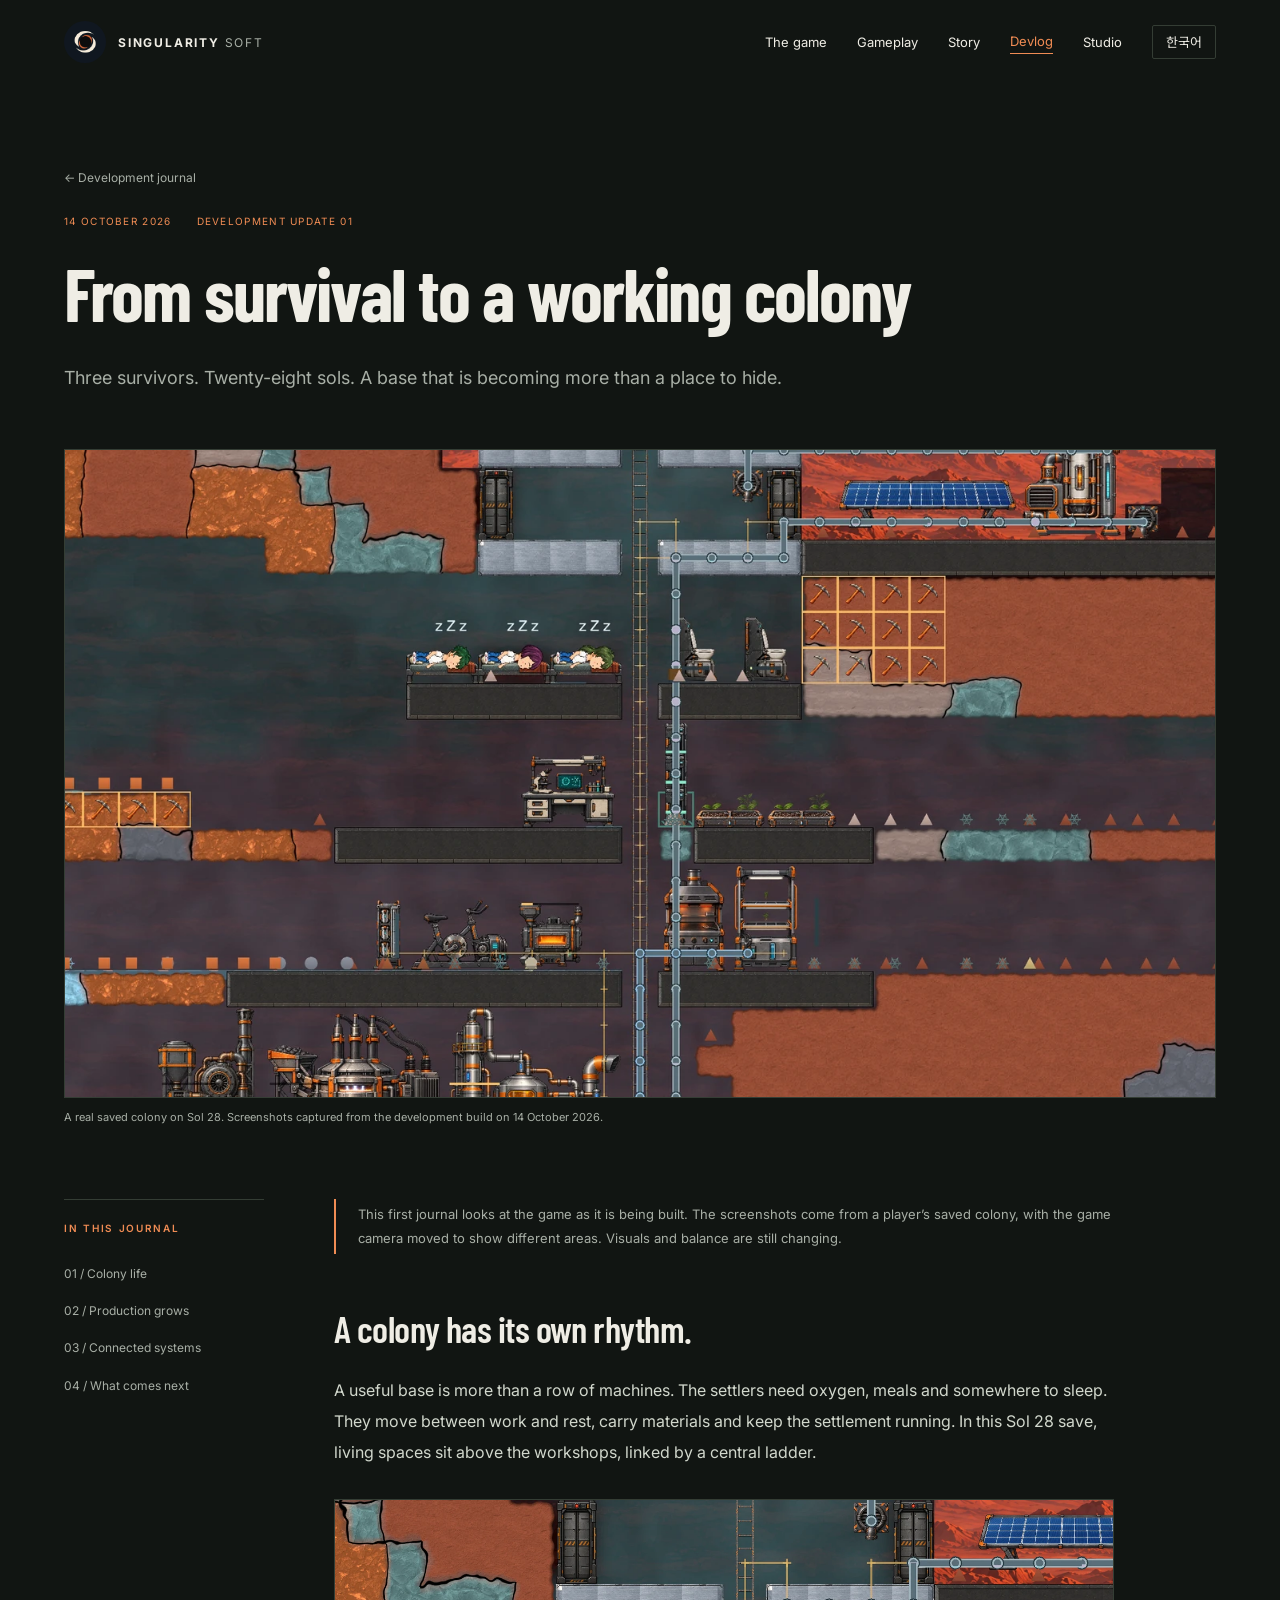
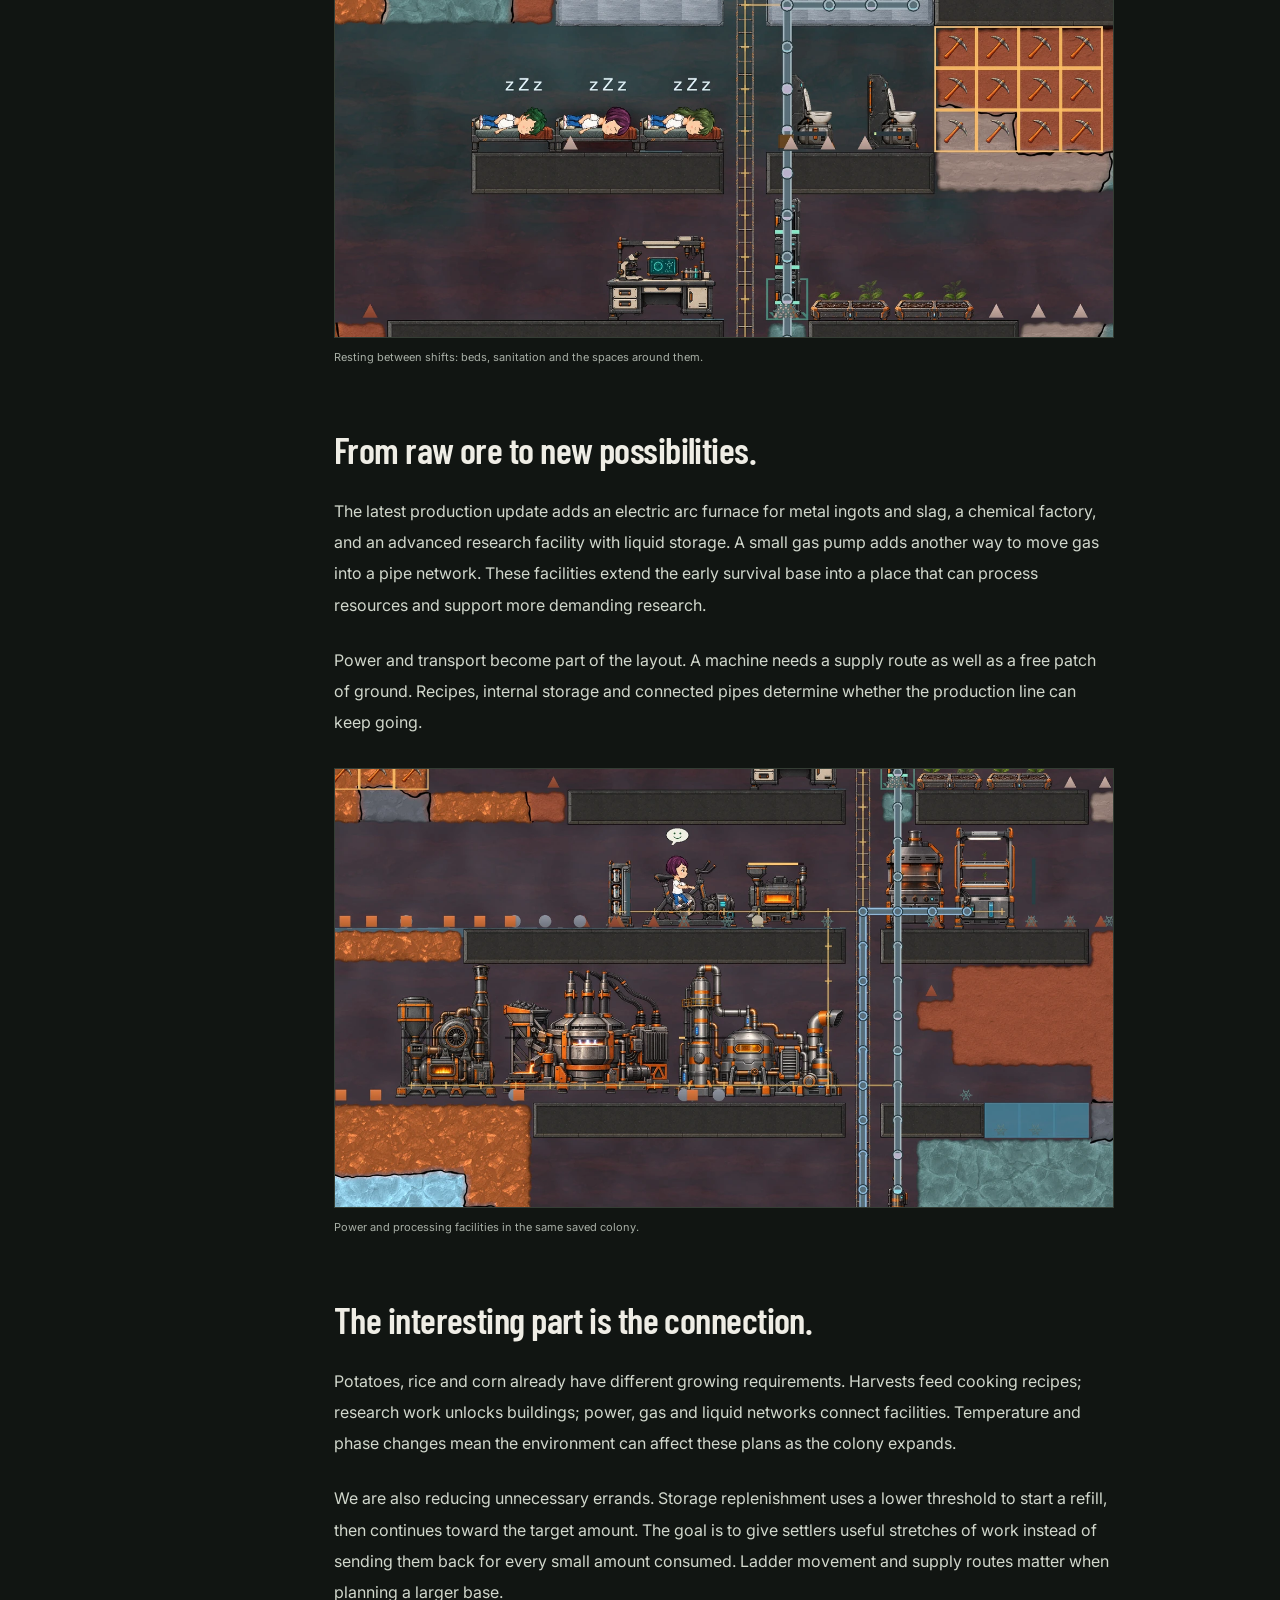
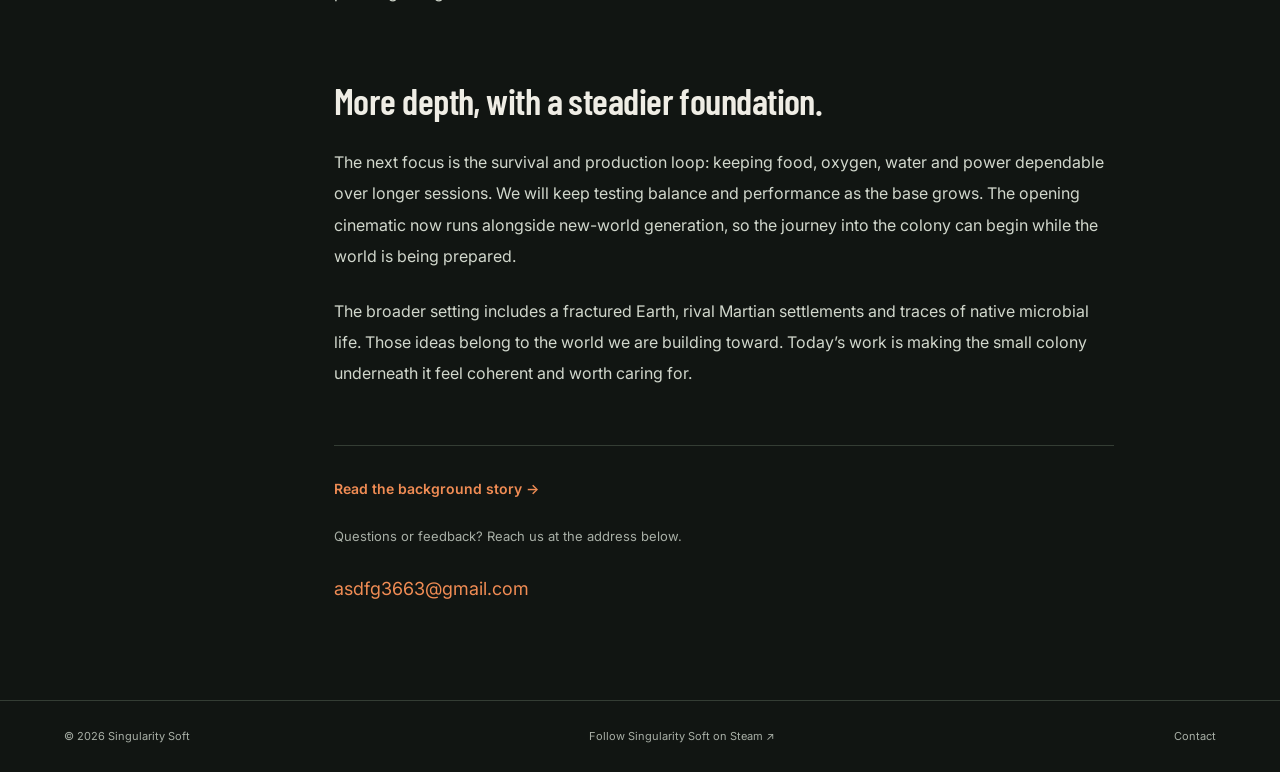
==== devlog-2026-10-14.html @ b084ea63 "Add bilingual story and development journal with player colony screenshots" ====
<!doctype html>
<html lang="en" data-title-en="From survival to a working colony — Ares Program" data-title-ko="생존에서 생산으로, 기지가 움직이기까지 — Ares Program">
<head><meta charset="utf-8"><meta name="viewport" content="width=device-width,initial-scale=1"><title>From survival to a working colony — Ares Program</title>
<meta name="description" content="Inside a real Sol 28 colony: everyday survival, new production facilities and the next steps for Ares Program."><meta name="theme-color" content="#111512">
<meta property="og:title" content="From survival to a working colony — Ares Program"><meta property="og:description" content="Inside a real Sol 28 colony: everyday survival, new production facilities and the next steps for Ares Program."><meta property="og:image" content="https://asdfg3663-alt.github.io/assets/keyart.webp"><meta property="og:type" content="article">
<link rel="canonical" href="https://asdfg3663-alt.github.io/devlog-2026-10-14.html"><link rel="icon" href="assets/favicon.png"><link rel="stylesheet" href="style.css"><link rel="stylesheet" href="journal.css"></head>
<body><a class="skip" href="#main">Skip to content</a><header><a class="brand" href="index.html"><img src="assets/studio.webp" alt="" width="42" height="42"><span>SINGULARITY <b>SOFT</b></span></a><nav aria-label="Main navigation"><a href="index.html#game"  data-en="The game" data-ko="게임 소개">The game</a><a href="index.html#footage"  data-en="Gameplay" data-ko="플레이">Gameplay</a><a href="story.html"  data-en="Story" data-ko="배경스토리">Story</a><a href="devlog.html" aria-current="page" data-en="Devlog" data-ko="개발일지">Devlog</a><a href="index.html#studio"  data-en="Studio" data-ko="개발사">Studio</a><button id="language" aria-label="Switch to Korean">한국어</button></nav></header><main id="main"><section class="section article-heading"><a href="devlog.html" class="back-link" data-en="← Development journal" data-ko="← 개발일지 목록">← Development journal</a><div class="article-meta"><time datetime="2026-10-14" data-en="14 OCTOBER 2026" data-ko="2026년 10월 14일">14 OCTOBER 2026</time><span  data-en="DEVELOPMENT UPDATE 01" data-ko="개발일지 01">DEVELOPMENT UPDATE 01</span></div><h1  data-en="From survival to a working colony" data-ko="생존에서 생산으로, 기지가 움직이기까지">From survival to a working colony</h1><p class="lead" data-en="Three survivors. Twenty-eight sols. A base that is becoming more than a place to hide." data-ko="세 명의 생존자, 28번의 Sol. 피난처를 넘어 삶의 터전이 되어 가는 기지.">Three survivors. Twenty-eight sols. A base that is becoming more than a place to hide.</p></section><div class="section article-cover"><figure class="gameplay-figure"><img src="assets/player-01-player-colony.webp" alt="A real saved colony on Sol 28. Screenshots captured from the development build on 14 October 2026." data-alt-en="A real saved colony on Sol 28. Screenshots captured from the development build on 14 October 2026." data-alt-ko="실제 저장된 Sol 28 기지. 2026년 10월 14일 개발 빌드에서 촬영했습니다." loading="lazy"><figcaption  data-en="A real saved colony on Sol 28. Screenshots captured from the development build on 14 October 2026." data-ko="실제 저장된 Sol 28 기지. 2026년 10월 14일 개발 빌드에서 촬영했습니다.">A real saved colony on Sol 28. Screenshots captured from the development build on 14 October 2026.</figcaption></figure></div><div class="reading-layout section"><aside class="contents"><p class="eyebrow" data-en="IN THIS JOURNAL" data-ko="이번 개발일지">IN THIS JOURNAL</p><a href="#colony"  data-en="01 / Colony life" data-ko="01 / 기지의 일상">01 / Colony life</a><a href="#production"  data-en="02 / Production grows" data-ko="02 / 생산의 확장">02 / Production grows</a><a href="#connections"  data-en="03 / Connected systems" data-ko="03 / 연결되는 시스템">03 / Connected systems</a><a href="#next"  data-en="04 / What comes next" data-ko="04 / 다음 작업">04 / What comes next</a></aside><article class="prose"><p class="editorial-note" data-en="This first journal looks at the game as it is being built. The screenshots come from a player’s saved colony, with the game camera moved to show different areas. Visuals and balance are still changing." data-ko="첫 개발일지에서는 현재 개발 중인 게임의 모습을 소개합니다. 이번 사진은 실제 플레이로 만든 저장 기지를 불러와 여러 구역을 촬영한 화면입니다. 그래픽과 밸런스는 계속 다듬고 있습니다.">This first journal looks at the game as it is being built. The screenshots come from a player’s saved colony, with the game camera moved to show different areas. Visuals and balance are still changing.</p><section id="colony"><h2  data-en="A colony has its own rhythm." data-ko="기지에는 저마다의 하루가 있습니다.">A colony has its own rhythm.</h2><p  data-en="A useful base is more than a row of machines. The settlers need oxygen, meals and somewhere to sleep. They move between work and rest, carry materials and keep the settlement running. In this Sol 28 save, living spaces sit above the workshops, linked by a central ladder." data-ko="쓸 만한 기지는 기계를 늘어놓는 것만으로 완성되지 않습니다. 정착민에게는 산소와 식사, 잠잘 곳이 필요합니다. 이들은 일과 휴식을 오가고 자원을 나르며 기지를 유지합니다. Sol 28의 이 기지는 중앙 사다리를 중심으로 위쪽 생활 공간과 아래쪽 작업 공간이 연결되어 있습니다.">A useful base is more than a row of machines. The settlers need oxygen, meals and somewhere to sleep. They move between work and rest, carry materials and keep the settlement running. In this Sol 28 save, living spaces sit above the workshops, linked by a central ladder.</p><figure class="gameplay-figure"><img src="assets/player-02-colony-night.webp" alt="Resting between shifts: beds, sanitation and the spaces around them." data-alt-en="Resting between shifts: beds, sanitation and the spaces around them." data-alt-ko="일과 사이의 휴식. 침대와 위생시설, 정착민이 생활하는 공간입니다." loading="lazy"><figcaption  data-en="Resting between shifts: beds, sanitation and the spaces around them." data-ko="일과 사이의 휴식. 침대와 위생시설, 정착민이 생활하는 공간입니다.">Resting between shifts: beds, sanitation and the spaces around them.</figcaption></figure></section><section id="production"><h2  data-en="From raw ore to new possibilities." data-ko="광석에서 시작되는 다음 단계.">From raw ore to new possibilities.</h2><p  data-en="The latest production update adds an electric arc furnace for metal ingots and slag, a chemical factory, and an advanced research facility with liquid storage. A small gas pump adds another way to move gas into a pipe network. These facilities extend the early survival base into a place that can process resources and support more demanding research." data-ko="최근 생산 업데이트에서는 금속주괴와 슬래그를 만드는 전기 아크로, 화학 공장, 액체 저장고를 갖춘 고급 연구시설을 추가했습니다. 소형 기체 펌프로 주변 기체를 배관에 보내는 방법도 마련했습니다. 초반 생존 기지가 자원을 가공하고 더 복잡한 연구를 지원하는 공간으로 확장되고 있습니다.">The latest production update adds an electric arc furnace for metal ingots and slag, a chemical factory, and an advanced research facility with liquid storage. A small gas pump adds another way to move gas into a pipe network. These facilities extend the early survival base into a place that can process resources and support more demanding research.</p><p  data-en="Power and transport become part of the layout. A machine needs a supply route as well as a free patch of ground. Recipes, internal storage and connected pipes determine whether the production line can keep going." data-ko="전력과 운반 동선도 기지 설계의 일부가 됩니다. 기계를 놓을 빈자리뿐 아니라 재료를 공급할 길도 필요합니다. 레시피와 내부 저장량, 연결된 배관이 생산을 계속 이어 갈 수 있는지를 결정합니다.">Power and transport become part of the layout. A machine needs a supply route as well as a free patch of ground. Recipes, internal storage and connected pipes determine whether the production line can keep going.</p><figure class="gameplay-figure"><img src="assets/player-03-production.webp" alt="Power and processing facilities in the same saved colony." data-alt-en="Power and processing facilities in the same saved colony." data-alt-ko="같은 저장 기지의 발전·가공 구역입니다." loading="lazy"><figcaption  data-en="Power and processing facilities in the same saved colony." data-ko="같은 저장 기지의 발전·가공 구역입니다.">Power and processing facilities in the same saved colony.</figcaption></figure></section><section id="connections"><h2  data-en="The interesting part is the connection." data-ko="재미는 시스템이 만나는 곳에서 생깁니다.">The interesting part is the connection.</h2><p  data-en="Potatoes, rice and corn already have different growing requirements. Harvests feed cooking recipes; research work unlocks buildings; power, gas and liquid networks connect facilities. Temperature and phase changes mean the environment can affect these plans as the colony expands." data-ko="감자·벼·옥수수는 서로 다른 재배 조건을 갖고 있습니다. 수확물은 조리 레시피로 이어지고, 연구 작업은 새로운 건물을 해금합니다. 전력망과 기체·액체 배관은 시설들을 연결합니다. 온도와 상변이도 기지가 커지는 동안 이 계획에 영향을 줍니다.">Potatoes, rice and corn already have different growing requirements. Harvests feed cooking recipes; research work unlocks buildings; power, gas and liquid networks connect facilities. Temperature and phase changes mean the environment can affect these plans as the colony expands.</p><p  data-en="We are also reducing unnecessary errands. Storage replenishment uses a lower threshold to start a refill, then continues toward the target amount. The goal is to give settlers useful stretches of work instead of sending them back for every small amount consumed. Ladder movement and supply routes matter when planning a larger base." data-ko="불필요하게 반복되는 운반도 줄이고 있습니다. 저장량이 일정 수준 아래로 내려가면 보충을 시작하고 목표량까지 채우는 방식입니다. 조금 소비할 때마다 되돌아가는 대신, 정착민이 한 작업에 집중할 시간을 확보하려는 조정입니다. 기지가 커질수록 사다리 이동과 보급 동선도 중요해집니다.">We are also reducing unnecessary errands. Storage replenishment uses a lower threshold to start a refill, then continues toward the target amount. The goal is to give settlers useful stretches of work instead of sending them back for every small amount consumed. Ladder movement and supply routes matter when planning a larger base.</p></section><section id="next"><h2  data-en="More depth, with a steadier foundation." data-ko="더 깊어질 게임을 위한 다음 작업.">More depth, with a steadier foundation.</h2><p  data-en="The next focus is the survival and production loop: keeping food, oxygen, water and power dependable over longer sessions. We will keep testing balance and performance as the base grows. The opening cinematic now runs alongside new-world generation, so the journey into the colony can begin while the world is being prepared." data-ko="다음에는 식량·산소·물·전력을 장시간 안정적으로 유지할 수 있도록 생존과 생산의 흐름을 다듬습니다. 기지 규모가 커질 때의 밸런스와 성능도 계속 확인할 예정입니다. 새 게임에서는 오프닝 시네마틱 재생과 월드 생성을 함께 진행해, 세계가 준비되는 동안 이야기 속으로 들어갈 수 있게 했습니다.">The next focus is the survival and production loop: keeping food, oxygen, water and power dependable over longer sessions. We will keep testing balance and performance as the base grows. The opening cinematic now runs alongside new-world generation, so the journey into the colony can begin while the world is being prepared.</p><p  data-en="The broader setting includes a fractured Earth, rival Martian settlements and traces of native microbial life. Those ideas belong to the world we are building toward. Today’s work is making the small colony underneath it feel coherent and worth caring for." data-ko="더 큰 세계관에는 무너진 지구, 서로 다른 화성 정착 세력, 토착 미생물의 흔적이 있습니다. 앞으로 확장해 갈 이야기입니다. 지금은 그 아래 작은 기지의 생활과 운영을 설득력 있게 연결하는 데 집중하고 있습니다.">The broader setting includes a fractured Earth, rival Martian settlements and traces of native microbial life. Those ideas belong to the world we are building toward. Today’s work is making the small colony underneath it feel coherent and worth caring for.</p></section><div class="article-end"><a href="story.html" class="text-link" data-en="Read the background story →" data-ko="배경스토리 읽기 →">Read the background story →</a><p  data-en="Questions or feedback? Reach us at the address below." data-ko="의견이나 궁금한 점은 아래 이메일로 보내주세요.">Questions or feedback? Reach us at the address below.</p><a class="contact" href="mailto:asdfg3663@gmail.com">asdfg3663@gmail.com</a></div></article></div></main><footer><span>© 2026 Singularity Soft</span><a href="https://store.steampowered.com/dev/SingularitySoft"  data-en="Follow Singularity Soft on Steam ↗" data-ko="Steam에서 Singularity Soft 팔로우 ↗">Follow Singularity Soft on Steam ↗</a><a href="mailto:asdfg3663@gmail.com"  data-en="Contact" data-ko="문의">Contact</a></footer><script src="script.js"></script></body></html>
---- style.css ----
@import url('https://fonts.googleapis.com/css2?family=Barlow+Condensed:wght@500;600;700&family=Inter:wght@400;500;600;700&family=Noto+Sans+KR:wght@400;500;700&display=swap');
:root{color-scheme:dark;--bg:#111512;--panel:#1b211d;--text:#efede5;--muted:#a8afa6;--accent:#f08c54;--line:#343d34}*{box-sizing:border-box}html{scroll-behavior:smooth;scroll-padding-top:80px}body{margin:0;background:var(--bg);color:var(--text);font:15px/1.75 Inter,'Noto Sans KR',sans-serif}a{color:inherit;text-decoration:none}button{font:inherit;cursor:pointer;color:inherit}a:focus-visible,button:focus-visible{outline:3px solid var(--accent);outline-offset:5px}header{height:84px;max-width:1440px;margin:auto;display:flex;align-items:center;justify-content:space-between;padding:0 5vw}.brand{display:flex;align-items:center;gap:12px;letter-spacing:.15em;font-size:12px;font-weight:700}.brand img{border-radius:50%}.brand b{font-weight:400;color:var(--muted)}nav{display:flex;gap:30px;align-items:center;font-size:13px}nav a:hover{color:var(--accent)}#language{background:transparent;border:1px solid var(--line);border-radius:2px;padding:5px 13px}.skip{position:absolute;left:10px;top:-100px;z-index:10;background:#111;padding:10px}.skip:focus{top:10px}.hero{position:relative;min-height:760px;display:flex;align-items:center;background:url('assets/hero.webp') center center/cover no-repeat;border-bottom:1px solid var(--line);isolation:isolate}.hero-shade{position:absolute;inset:0;background:linear-gradient(90deg,rgba(8,15,13,.9),rgba(8,15,13,.48) 46%,rgba(8,15,13,.06)),linear-gradient(0deg,#111512,transparent 28%);z-index:-1}.hero-content{width:1280px;margin:0 auto;padding:75px 5vw 110px}.eyebrow{font-size:11px;letter-spacing:.17em;font-weight:600;color:var(--accent);margin:0 0 22px}h1{margin:0 0 8px;width:470px;max-width:80vw;line-height:1}h1 img{display:block;width:100%;height:auto}.hero-line{font-size:26px;line-height:1.35;max-width:470px;margin:26px 0 14px;font-weight:500}.hero-copy{font-size:16px;color:#d7d9d1}.actions{display:flex;gap:12px;flex-wrap:wrap;margin:30px 0 16px}.button{display:inline-flex;justify-content:center;align-items:center;min-height:48px;padding:10px 22px;font-size:13px;font-weight:600;border:1px solid #737b6f;transition:background .2s}.button:hover{background:#ffffff12}.primary{background:var(--accent);border-color:var(--accent);color:#1d211b}.primary:hover{background:#ffa671}.release{font-size:12px;color:#c8c9bf}.hero-footer{position:absolute;bottom:25px;left:5vw;right:5vw;display:flex;justify-content:space-between;letter-spacing:.14em;font-size:10px;color:#b9bcb1}.section{max-width:1280px;padding:95px 5vw;margin:0 auto}h2{font-family:'Barlow Condensed','Noto Sans KR',sans-serif;font-size:clamp(34px,4vw,52px);font-weight:600;line-height:1.12;letter-spacing:-.015em;margin:0 0 24px}h3{font-size:20px;line-height:1.35;font-weight:600;margin:18px 0}.intro{display:grid;grid-template-columns:1fr 1.15fr;gap:9%;padding-bottom:50px}.intro h2{max-width:370px}.lead{margin-top:0;font-size:18px;line-height:1.8}.muted{color:var(--muted);font-size:13px}.features{display:grid;grid-template-columns:repeat(3,1fr);gap:40px;padding-top:35px;padding-bottom:100px}.features article{border-top:1px solid var(--line);padding-top:22px}.features p{color:var(--muted);font-size:14px;margin-bottom:0}.number{font-family:'Barlow Condensed',sans-serif;color:var(--accent);font-size:28px}.footage{max-width:none;background:#171d18;padding-left:max(5vw,calc((100vw - 1152px)/2));padding-right:max(5vw,calc((100vw - 1152px)/2))}.section-heading{display:flex;justify-content:space-between;gap:25px;align-items:flex-end;margin-bottom:28px}.section-heading h2{margin-bottom:0}.pill{font-size:11px;color:var(--muted);border:1px solid var(--line);padding:5px 12px;white-space:nowrap}video{width:100%;aspect-ratio:16/9;display:block;background:#080c09;border:1px solid var(--line)}.gallery{margin-top:22px;display:grid;grid-template-columns:repeat(3,1fr);gap:22px}.gallery button{background:transparent;text-align:left;border:0;padding:0}.gallery img{width:100%;aspect-ratio:16/9;object-fit:cover;display:block;transition:filter .2s}.gallery button:hover img{filter:brightness(1.16)}.gallery span{display:block;padding-top:7px;font-size:12px;color:#d0d4c9}.studio{display:grid;grid-template-columns:1.1fr 1fr;gap:12%;padding-top:110px;padding-bottom:110px}.studio p{color:var(--muted)}.studio aside{border-left:1px solid var(--line);padding-left:40px}.studio aside h3{margin-top:0}.contact{font-size:18px;color:var(--accent);display:block;overflow-wrap:anywhere}.press{margin-top:25px}.small{font-size:11px}footer{display:flex;justify-content:space-between;padding:26px 5vw;border-top:1px solid var(--line);color:var(--muted);font-size:11px}dialog{border:1px solid var(--line);padding:40px 14px 10px;background:#0c100d;max-width:94vw;max-height:94vh}dialog::backdrop{background:#000d}dialog img{display:block;max-width:89vw;max-height:77vh;object-fit:contain}dialog p{margin:10px 0 0;color:var(--muted);font-size:12px}.close{position:absolute;right:8px;top:0;border:0;background:transparent;font-size:27px}html[lang=ko] h2{font-size:clamp(30px,3.2vw,42px);line-height:1.35}html[lang=ko] .hero-line{font-size:25px}
@media(max-width:760px){header{height:70px}.brand{font-size:10px;gap:7px;letter-spacing:.06em}.brand img{width:32px;height:32px}nav{gap:12px;font-size:11px}.hero{min-height:670px;background-position:58% center}.hero-shade{background:linear-gradient(90deg,#08100ded,#08100d70),linear-gradient(0deg,#111512,transparent 45%)}.hero-content{padding:65px 6vw 100px}h1{max-width:80vw;width:390px}.hero-line{font-size:24px;max-width:360px}.section{padding:60px 6vw}.intro,.studio{grid-template-columns:1fr;gap:25px}.intro h2{max-width:100%}.features{grid-template-columns:1fr;gap:28px;padding-top:0}.features h3{margin:8px 0}.features p{margin-top:0}.section-heading{display:block}.pill{display:inline-block;margin-top:16px}.gallery{grid-template-columns:repeat(2,1fr);gap:16px}.studio aside{border-left:0;border-top:1px solid var(--line);padding:25px 0 0}.lead{font-size:16px}footer{gap:15px;flex-wrap:wrap}.hero-footer{font-size:8px}.hero-copy{font-size:14px}}
@media(prefers-reduced-motion:reduce){html{scroll-behavior:auto}*{transition:none!important}}
---- journal.css ----
/* Shared editorial layout for the story and development journal. */
nav a[aria-current="page"]{color:var(--accent);border-bottom:1px solid var(--accent)}
.story-banner{background:linear-gradient(90deg,#08100ef2,#08100e88),url('assets/hero.webp') center 45%/cover;border-bottom:1px solid var(--line)}
.story-banner .section{padding-top:110px;padding-bottom:105px}
.story-banner h1,.journal-heading h1,.article-heading h1{width:auto;max-width:920px;font-family:'Barlow Condensed','Noto Sans KR',sans-serif;font-size:clamp(42px,5.8vw,78px);line-height:1.12;letter-spacing:-.025em;margin:0 0 28px;white-space:pre-line;word-break:keep-all;overflow-wrap:anywhere}
.story-banner .lead{max-width:620px;color:#d9ded6;margin-bottom:30px}
.reading-layout{display:grid;grid-template-columns:200px minmax(0,1fr);gap:70px;padding-top:72px;align-items:start}
.contents{position:sticky;top:30px;border-top:1px solid var(--line);padding-top:20px}
.contents .eyebrow{font-size:10px;margin-bottom:18px}
.contents a{display:block;color:var(--muted);font-size:12px;padding:9px 0;line-height:1.6}
.contents a:hover,.text-link:hover,.back-link:hover{color:var(--accent)}
.prose{max-width:780px;min-width:0}
.prose p{font-size:16px;line-height:1.95;color:#d1d7cc;margin:0 0 24px;word-break:keep-all;overflow-wrap:anywhere}
.prose section{padding-top:44px;margin-bottom:8px;scroll-margin-top:30px}
.prose h2,html[lang=ko] .prose h2{font-size:clamp(27px,3vw,37px);line-height:1.3;margin-bottom:23px}
.prose .editorial-note{border-left:2px solid var(--accent);padding:3px 0 3px 22px;color:var(--muted);font-size:13px;line-height:1.9;margin-bottom:6px}
.article-end{margin-top:56px;padding-top:30px;border-top:1px solid var(--line)}
.article-end p{font-size:13px;color:var(--muted)}
.article-end .text-link{display:inline-block;margin-bottom:22px}
.text-link{font-weight:600;font-size:14px;color:var(--accent)}
.journal-links{border-top:1px solid var(--line);display:grid;grid-template-columns:1fr 1fr;gap:9%}
.journal-links h2{max-width:420px}
.journal-link{font-size:20px;display:block;border-top:1px solid var(--line);padding-top:20px}
.journal-link:hover{color:var(--accent)}
.journal-links .muted{margin:8px 0 28px}
.journal-heading,.article-heading{padding-top:80px;padding-bottom:40px}
.journal-heading .lead,.article-heading .lead{max-width:750px;color:var(--muted);margin-bottom:0}
.archive-layout{padding-top:25px;display:grid;grid-template-columns:minmax(0,2.2fr) minmax(190px,1fr);gap:65px;align-items:start}
.post-image{display:block;overflow:hidden}
.post-image img{display:block;width:100%;height:auto;transition:transform .3s}
.post-image:hover img{transform:scale(1.025)}
.article-meta{display:flex;flex-wrap:wrap;gap:10px 25px;font-size:10px;letter-spacing:.13em;color:var(--accent);margin:26px 0 20px}
.featured-post h2,html[lang=ko] .featured-post h2{font-size:clamp(30px,3.5vw,42px);line-height:1.25}
.featured-post h2 a:hover{color:var(--accent)}
.featured-post>p,.journal-aside>p{color:var(--muted);font-size:14px;line-height:1.9}
.journal-aside{border-top:1px solid var(--line);padding-top:24px}
.journal-aside .eyebrow{color:var(--accent);margin-top:0}
.journal-aside .text-link{display:block;border-top:1px solid var(--line);margin-top:35px;padding-top:24px}
.back-link{font-size:12px;color:var(--muted);display:inline-block;margin-bottom:25px}
.article-heading .article-meta{margin-top:0}
.article-cover{padding-top:15px;padding-bottom:0}
.gameplay-figure{margin:30px 0 14px}
.gameplay-figure img{display:block;width:100%;height:auto;border:1px solid var(--line)}
.gameplay-figure figcaption{font-size:11px;color:var(--muted);line-height:1.7;margin-top:10px}
.article-cover .gameplay-figure{margin:0}
@media(max-width:1050px){header{height:auto;min-height:84px;flex-wrap:wrap;gap:18px;padding-top:18px;padding-bottom:18px}nav{gap:18px;flex-wrap:wrap}.reading-layout{gap:38px;grid-template-columns:160px minmax(0,1fr)}.archive-layout{gap:38px}}
@media(max-width:760px){header{align-items:flex-start;gap:14px}nav{width:100%;gap:10px 18px;justify-content:flex-start}nav a:nth-child(3){display:inline}#language{margin-left:auto}.story-banner .section{padding-top:70px;padding-bottom:70px}.story-banner h1,.journal-heading h1,.article-heading h1{max-width:none;font-size:40px;line-height:1.2}.story-banner .pill{font-size:9px;white-space:normal}.reading-layout{display:block;padding-top:36px}.contents{position:static;display:flex;flex-wrap:wrap;gap:5px 20px;margin-bottom:36px}.contents .eyebrow{width:100%;margin-bottom:6px}.contents a{font-size:11px;padding:4px 0}.prose p{font-size:15px;line-height:1.95}.prose section{padding-top:30px}.prose h2,html[lang=ko] .prose h2{font-size:27px}.journal-links,.archive-layout{grid-template-columns:1fr;gap:25px}.journal-links h2{max-width:none}.journal-heading,.article-heading{padding-top:50px;padding-bottom:30px}.archive-layout{padding-top:10px}.journal-aside{margin-top:25px}.article-meta{font-size:9px;gap:8px 18px}.article-cover{padding-top:0;padding-bottom:0}.gameplay-figure figcaption{font-size:10px}.article-end{margin-top:35px}}
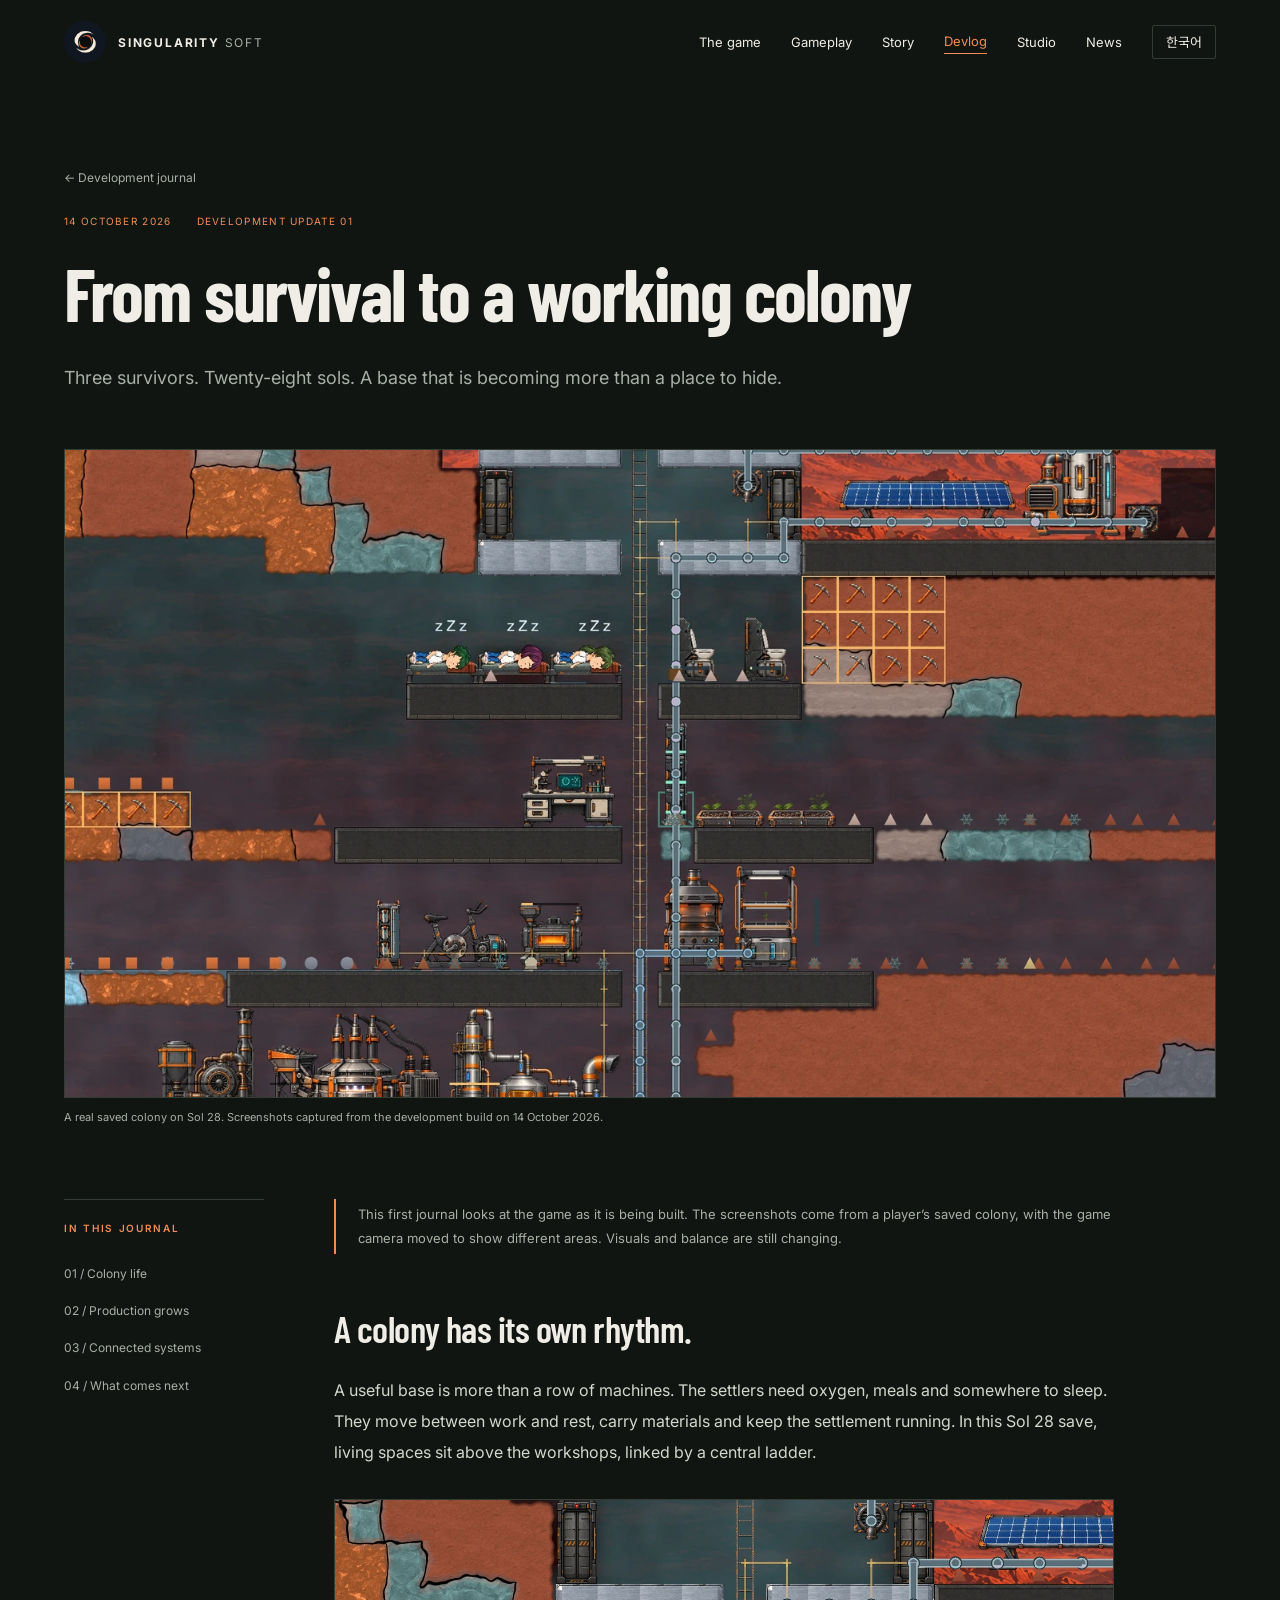
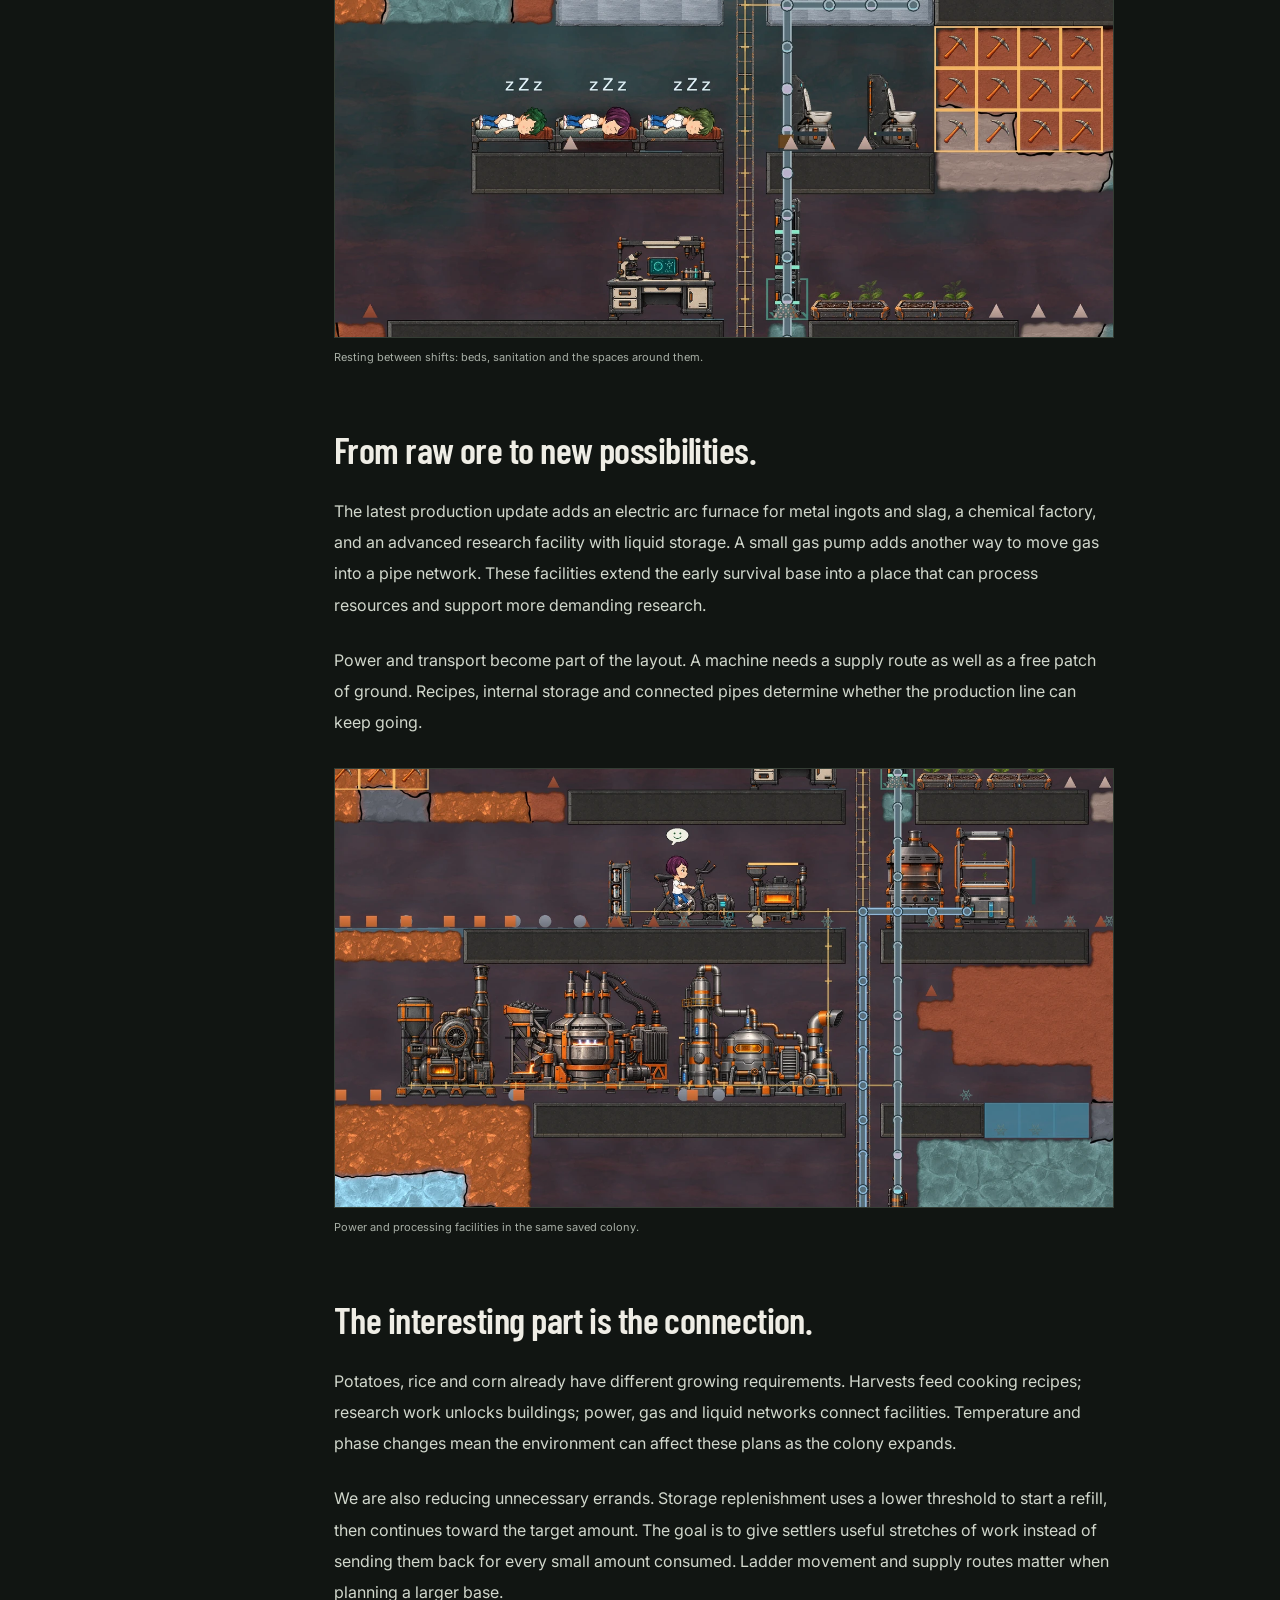
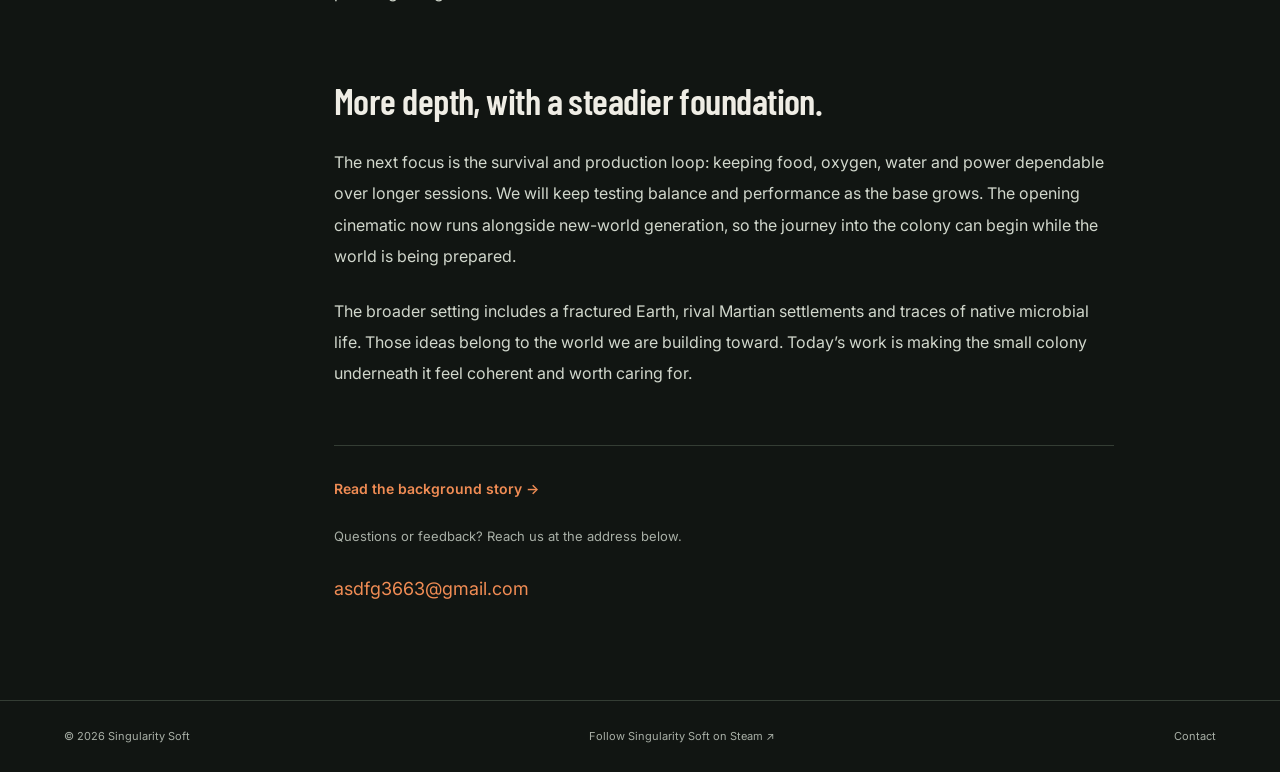
==== commit fe7933ce: "Update gameplay media and add bilingual development news" ====
--- a/devlog-2026-10-14.html
+++ b/devlog-2026-10-14.html
@@ -4,4 +4,4 @@
 <meta name="description" content="Inside a real Sol 28 colony: everyday survival, new production facilities and the next steps for Ares Program."><meta name="theme-color" content="#111512">
 <meta property="og:title" content="From survival to a working colony — Ares Program"><meta property="og:description" content="Inside a real Sol 28 colony: everyday survival, new production facilities and the next steps for Ares Program."><meta property="og:image" content="https://asdfg3663-alt.github.io/assets/keyart.webp"><meta property="og:type" content="article">
 <link rel="canonical" href="https://asdfg3663-alt.github.io/devlog-2026-10-14.html"><link rel="icon" href="assets/favicon.png"><link rel="stylesheet" href="style.css"><link rel="stylesheet" href="journal.css"></head>
-<body><a class="skip" href="#main">Skip to content</a><header><a class="brand" href="index.html"><img src="assets/studio.webp" alt="" width="42" height="42"><span>SINGULARITY <b>SOFT</b></span></a><nav aria-label="Main navigation"><a href="index.html#game"  data-en="The game" data-ko="게임 소개">The game</a><a href="index.html#footage"  data-en="Gameplay" data-ko="플레이">Gameplay</a><a href="story.html"  data-en="Story" data-ko="배경스토리">Story</a><a href="devlog.html" aria-current="page" data-en="Devlog" data-ko="개발일지">Devlog</a><a href="index.html#studio"  data-en="Studio" data-ko="개발사">Studio</a><button id="language" aria-label="Switch to Korean">한국어</button></nav></header><main id="main"><section class="section article-heading"><a href="devlog.html" class="back-link" data-en="← Development journal" data-ko="← 개발일지 목록">← Development journal</a><div class="article-meta"><time datetime="2026-10-14" data-en="14 OCTOBER 2026" data-ko="2026년 10월 14일">14 OCTOBER 2026</time><span  data-en="DEVELOPMENT UPDATE 01" data-ko="개발일지 01">DEVELOPMENT UPDATE 01</span></div><h1  data-en="From survival to a working colony" data-ko="생존에서 생산으로, 기지가 움직이기까지">From survival to a working colony</h1><p class="lead" data-en="Three survivors. Twenty-eight sols. A base that is becoming more than a place to hide." data-ko="세 명의 생존자, 28번의 Sol. 피난처를 넘어 삶의 터전이 되어 가는 기지.">Three survivors. Twenty-eight sols. A base that is becoming more than a place to hide.</p></section><div class="section article-cover"><figure class="gameplay-figure"><img src="assets/player-01-player-colony.webp" alt="A real saved colony on Sol 28. Screenshots captured from the development build on 14 October 2026." data-alt-en="A real saved colony on Sol 28. Screenshots captured from the development build on 14 October 2026." data-alt-ko="실제 저장된 Sol 28 기지. 2026년 10월 14일 개발 빌드에서 촬영했습니다." loading="lazy"><figcaption  data-en="A real saved colony on Sol 28. Screenshots captured from the development build on 14 October 2026." data-ko="실제 저장된 Sol 28 기지. 2026년 10월 14일 개발 빌드에서 촬영했습니다.">A real saved colony on Sol 28. Screenshots captured from the development build on 14 October 2026.</figcaption></figure></div><div class="reading-layout section"><aside class="contents"><p class="eyebrow" data-en="IN THIS JOURNAL" data-ko="이번 개발일지">IN THIS JOURNAL</p><a href="#colony"  data-en="01 / Colony life" data-ko="01 / 기지의 일상">01 / Colony life</a><a href="#production"  data-en="02 / Production grows" data-ko="02 / 생산의 확장">02 / Production grows</a><a href="#connections"  data-en="03 / Connected systems" data-ko="03 / 연결되는 시스템">03 / Connected systems</a><a href="#next"  data-en="04 / What comes next" data-ko="04 / 다음 작업">04 / What comes next</a></aside><article class="prose"><p class="editorial-note" data-en="This first journal looks at the game as it is being built. The screenshots come from a player’s saved colony, with the game camera moved to show different areas. Visuals and balance are still changing." data-ko="첫 개발일지에서는 현재 개발 중인 게임의 모습을 소개합니다. 이번 사진은 실제 플레이로 만든 저장 기지를 불러와 여러 구역을 촬영한 화면입니다. 그래픽과 밸런스는 계속 다듬고 있습니다.">This first journal looks at the game as it is being built. The screenshots come from a player’s saved colony, with the game camera moved to show different areas. Visuals and balance are still changing.</p><section id="colony"><h2  data-en="A colony has its own rhythm." data-ko="기지에는 저마다의 하루가 있습니다.">A colony has its own rhythm.</h2><p  data-en="A useful base is more than a row of machines. The settlers need oxygen, meals and somewhere to sleep. They move between work and rest, carry materials and keep the settlement running. In this Sol 28 save, living spaces sit above the workshops, linked by a central ladder." data-ko="쓸 만한 기지는 기계를 늘어놓는 것만으로 완성되지 않습니다. 정착민에게는 산소와 식사, 잠잘 곳이 필요합니다. 이들은 일과 휴식을 오가고 자원을 나르며 기지를 유지합니다. Sol 28의 이 기지는 중앙 사다리를 중심으로 위쪽 생활 공간과 아래쪽 작업 공간이 연결되어 있습니다.">A useful base is more than a row of machines. The settlers need oxygen, meals and somewhere to sleep. They move between work and rest, carry materials and keep the settlement running. In this Sol 28 save, living spaces sit above the workshops, linked by a central ladder.</p><figure class="gameplay-figure"><img src="assets/player-02-colony-night.webp" alt="Resting between shifts: beds, sanitation and the spaces around them." data-alt-en="Resting between shifts: beds, sanitation and the spaces around them." data-alt-ko="일과 사이의 휴식. 침대와 위생시설, 정착민이 생활하는 공간입니다." loading="lazy"><figcaption  data-en="Resting between shifts: beds, sanitation and the spaces around them." data-ko="일과 사이의 휴식. 침대와 위생시설, 정착민이 생활하는 공간입니다.">Resting between shifts: beds, sanitation and the spaces around them.</figcaption></figure></section><section id="production"><h2  data-en="From raw ore to new possibilities." data-ko="광석에서 시작되는 다음 단계.">From raw ore to new possibilities.</h2><p  data-en="The latest production update adds an electric arc furnace for metal ingots and slag, a chemical factory, and an advanced research facility with liquid storage. A small gas pump adds another way to move gas into a pipe network. These facilities extend the early survival base into a place that can process resources and support more demanding research." data-ko="최근 생산 업데이트에서는 금속주괴와 슬래그를 만드는 전기 아크로, 화학 공장, 액체 저장고를 갖춘 고급 연구시설을 추가했습니다. 소형 기체 펌프로 주변 기체를 배관에 보내는 방법도 마련했습니다. 초반 생존 기지가 자원을 가공하고 더 복잡한 연구를 지원하는 공간으로 확장되고 있습니다.">The latest production update adds an electric arc furnace for metal ingots and slag, a chemical factory, and an advanced research facility with liquid storage. A small gas pump adds another way to move gas into a pipe network. These facilities extend the early survival base into a place that can process resources and support more demanding research.</p><p  data-en="Power and transport become part of the layout. A machine needs a supply route as well as a free patch of ground. Recipes, internal storage and connected pipes determine whether the production line can keep going." data-ko="전력과 운반 동선도 기지 설계의 일부가 됩니다. 기계를 놓을 빈자리뿐 아니라 재료를 공급할 길도 필요합니다. 레시피와 내부 저장량, 연결된 배관이 생산을 계속 이어 갈 수 있는지를 결정합니다.">Power and transport become part of the layout. A machine needs a supply route as well as a free patch of ground. Recipes, internal storage and connected pipes determine whether the production line can keep going.</p><figure class="gameplay-figure"><img src="assets/player-03-production.webp" alt="Power and processing facilities in the same saved colony." data-alt-en="Power and processing facilities in the same saved colony." data-alt-ko="같은 저장 기지의 발전·가공 구역입니다." loading="lazy"><figcaption  data-en="Power and processing facilities in the same saved colony." data-ko="같은 저장 기지의 발전·가공 구역입니다.">Power and processing facilities in the same saved colony.</figcaption></figure></section><section id="connections"><h2  data-en="The interesting part is the connection." data-ko="재미는 시스템이 만나는 곳에서 생깁니다.">The interesting part is the connection.</h2><p  data-en="Potatoes, rice and corn already have different growing requirements. Harvests feed cooking recipes; research work unlocks buildings; power, gas and liquid networks connect facilities. Temperature and phase changes mean the environment can affect these plans as the colony expands." data-ko="감자·벼·옥수수는 서로 다른 재배 조건을 갖고 있습니다. 수확물은 조리 레시피로 이어지고, 연구 작업은 새로운 건물을 해금합니다. 전력망과 기체·액체 배관은 시설들을 연결합니다. 온도와 상변이도 기지가 커지는 동안 이 계획에 영향을 줍니다.">Potatoes, rice and corn already have different growing requirements. Harvests feed cooking recipes; research work unlocks buildings; power, gas and liquid networks connect facilities. Temperature and phase changes mean the environment can affect these plans as the colony expands.</p><p  data-en="We are also reducing unnecessary errands. Storage replenishment uses a lower threshold to start a refill, then continues toward the target amount. The goal is to give settlers useful stretches of work instead of sending them back for every small amount consumed. Ladder movement and supply routes matter when planning a larger base." data-ko="불필요하게 반복되는 운반도 줄이고 있습니다. 저장량이 일정 수준 아래로 내려가면 보충을 시작하고 목표량까지 채우는 방식입니다. 조금 소비할 때마다 되돌아가는 대신, 정착민이 한 작업에 집중할 시간을 확보하려는 조정입니다. 기지가 커질수록 사다리 이동과 보급 동선도 중요해집니다.">We are also reducing unnecessary errands. Storage replenishment uses a lower threshold to start a refill, then continues toward the target amount. The goal is to give settlers useful stretches of work instead of sending them back for every small amount consumed. Ladder movement and supply routes matter when planning a larger base.</p></section><section id="next"><h2  data-en="More depth, with a steadier foundation." data-ko="더 깊어질 게임을 위한 다음 작업.">More depth, with a steadier foundation.</h2><p  data-en="The next focus is the survival and production loop: keeping food, oxygen, water and power dependable over longer sessions. We will keep testing balance and performance as the base grows. The opening cinematic now runs alongside new-world generation, so the journey into the colony can begin while the world is being prepared." data-ko="다음에는 식량·산소·물·전력을 장시간 안정적으로 유지할 수 있도록 생존과 생산의 흐름을 다듬습니다. 기지 규모가 커질 때의 밸런스와 성능도 계속 확인할 예정입니다. 새 게임에서는 오프닝 시네마틱 재생과 월드 생성을 함께 진행해, 세계가 준비되는 동안 이야기 속으로 들어갈 수 있게 했습니다.">The next focus is the survival and production loop: keeping food, oxygen, water and power dependable over longer sessions. We will keep testing balance and performance as the base grows. The opening cinematic now runs alongside new-world generation, so the journey into the colony can begin while the world is being prepared.</p><p  data-en="The broader setting includes a fractured Earth, rival Martian settlements and traces of native microbial life. Those ideas belong to the world we are building toward. Today’s work is making the small colony underneath it feel coherent and worth caring for." data-ko="더 큰 세계관에는 무너진 지구, 서로 다른 화성 정착 세력, 토착 미생물의 흔적이 있습니다. 앞으로 확장해 갈 이야기입니다. 지금은 그 아래 작은 기지의 생활과 운영을 설득력 있게 연결하는 데 집중하고 있습니다.">The broader setting includes a fractured Earth, rival Martian settlements and traces of native microbial life. Those ideas belong to the world we are building toward. Today’s work is making the small colony underneath it feel coherent and worth caring for.</p></section><div class="article-end"><a href="story.html" class="text-link" data-en="Read the background story →" data-ko="배경스토리 읽기 →">Read the background story →</a><p  data-en="Questions or feedback? Reach us at the address below." data-ko="의견이나 궁금한 점은 아래 이메일로 보내주세요.">Questions or feedback? Reach us at the address below.</p><a class="contact" href="mailto:asdfg3663@gmail.com">asdfg3663@gmail.com</a></div></article></div></main><footer><span>© 2026 Singularity Soft</span><a href="https://store.steampowered.com/dev/SingularitySoft"  data-en="Follow Singularity Soft on Steam ↗" data-ko="Steam에서 Singularity Soft 팔로우 ↗">Follow Singularity Soft on Steam ↗</a><a href="mailto:asdfg3663@gmail.com"  data-en="Contact" data-ko="문의">Contact</a></footer><script src="script.js"></script></body></html>+<body><a class="skip" href="#main">Skip to content</a><header><a class="brand" href="index.html"><img src="assets/studio.webp" alt="" width="42" height="42"><span>SINGULARITY <b>SOFT</b></span></a><nav aria-label="Main navigation"><a href="index.html#game"  data-en="The game" data-ko="게임 소개">The game</a><a href="index.html#footage"  data-en="Gameplay" data-ko="플레이">Gameplay</a><a href="story.html"  data-en="Story" data-ko="배경스토리">Story</a><a href="devlog.html" aria-current="page" data-en="Devlog" data-ko="개발일지">Devlog</a><a href="index.html#studio"  data-en="Studio" data-ko="개발사">Studio</a><a data-en="News" data-ko="공지" href="news.html">News</a><button id="language" aria-label="Switch to Korean">한국어</button></nav></header><main id="main"><section class="section article-heading"><a href="devlog.html" class="back-link" data-en="← Development journal" data-ko="← 개발일지 목록">← Development journal</a><div class="article-meta"><time datetime="2026-10-14" data-en="14 OCTOBER 2026" data-ko="2026년 10월 14일">14 OCTOBER 2026</time><span  data-en="DEVELOPMENT UPDATE 01" data-ko="개발일지 01">DEVELOPMENT UPDATE 01</span></div><h1  data-en="From survival to a working colony" data-ko="생존에서 생산으로, 기지가 움직이기까지">From survival to a working colony</h1><p class="lead" data-en="Three survivors. Twenty-eight sols. A base that is becoming more than a place to hide." data-ko="세 명의 생존자, 28번의 Sol. 피난처를 넘어 삶의 터전이 되어 가는 기지.">Three survivors. Twenty-eight sols. A base that is becoming more than a place to hide.</p></section><div class="section article-cover"><figure class="gameplay-figure"><img src="assets/player-01-player-colony.webp" alt="A real saved colony on Sol 28. Screenshots captured from the development build on 14 October 2026." data-alt-en="A real saved colony on Sol 28. Screenshots captured from the development build on 14 October 2026." data-alt-ko="실제 저장된 Sol 28 기지. 2026년 10월 14일 개발 빌드에서 촬영했습니다." loading="lazy"><figcaption  data-en="A real saved colony on Sol 28. Screenshots captured from the development build on 14 October 2026." data-ko="실제 저장된 Sol 28 기지. 2026년 10월 14일 개발 빌드에서 촬영했습니다.">A real saved colony on Sol 28. Screenshots captured from the development build on 14 October 2026.</figcaption></figure></div><div class="reading-layout section"><aside class="contents"><p class="eyebrow" data-en="IN THIS JOURNAL" data-ko="이번 개발일지">IN THIS JOURNAL</p><a href="#colony"  data-en="01 / Colony life" data-ko="01 / 기지의 일상">01 / Colony life</a><a href="#production"  data-en="02 / Production grows" data-ko="02 / 생산의 확장">02 / Production grows</a><a href="#connections"  data-en="03 / Connected systems" data-ko="03 / 연결되는 시스템">03 / Connected systems</a><a href="#next"  data-en="04 / What comes next" data-ko="04 / 다음 작업">04 / What comes next</a></aside><article class="prose"><p class="editorial-note" data-en="This first journal looks at the game as it is being built. The screenshots come from a player’s saved colony, with the game camera moved to show different areas. Visuals and balance are still changing." data-ko="첫 개발일지에서는 현재 개발 중인 게임의 모습을 소개합니다. 이번 사진은 실제 플레이로 만든 저장 기지를 불러와 여러 구역을 촬영한 화면입니다. 그래픽과 밸런스는 계속 다듬고 있습니다.">This first journal looks at the game as it is being built. The screenshots come from a player’s saved colony, with the game camera moved to show different areas. Visuals and balance are still changing.</p><section id="colony"><h2  data-en="A colony has its own rhythm." data-ko="기지에는 저마다의 하루가 있습니다.">A colony has its own rhythm.</h2><p  data-en="A useful base is more than a row of machines. The settlers need oxygen, meals and somewhere to sleep. They move between work and rest, carry materials and keep the settlement running. In this Sol 28 save, living spaces sit above the workshops, linked by a central ladder." data-ko="쓸 만한 기지는 기계를 늘어놓는 것만으로 완성되지 않습니다. 정착민에게는 산소와 식사, 잠잘 곳이 필요합니다. 이들은 일과 휴식을 오가고 자원을 나르며 기지를 유지합니다. Sol 28의 이 기지는 중앙 사다리를 중심으로 위쪽 생활 공간과 아래쪽 작업 공간이 연결되어 있습니다.">A useful base is more than a row of machines. The settlers need oxygen, meals and somewhere to sleep. They move between work and rest, carry materials and keep the settlement running. In this Sol 28 save, living spaces sit above the workshops, linked by a central ladder.</p><figure class="gameplay-figure"><img src="assets/player-02-colony-night.webp" alt="Resting between shifts: beds, sanitation and the spaces around them." data-alt-en="Resting between shifts: beds, sanitation and the spaces around them." data-alt-ko="일과 사이의 휴식. 침대와 위생시설, 정착민이 생활하는 공간입니다." loading="lazy"><figcaption  data-en="Resting between shifts: beds, sanitation and the spaces around them." data-ko="일과 사이의 휴식. 침대와 위생시설, 정착민이 생활하는 공간입니다.">Resting between shifts: beds, sanitation and the spaces around them.</figcaption></figure></section><section id="production"><h2  data-en="From raw ore to new possibilities." data-ko="광석에서 시작되는 다음 단계.">From raw ore to new possibilities.</h2><p  data-en="The latest production update adds an electric arc furnace for metal ingots and slag, a chemical factory, and an advanced research facility with liquid storage. A small gas pump adds another way to move gas into a pipe network. These facilities extend the early survival base into a place that can process resources and support more demanding research." data-ko="최근 생산 업데이트에서는 금속주괴와 슬래그를 만드는 전기 아크로, 화학 공장, 액체 저장고를 갖춘 고급 연구시설을 추가했습니다. 소형 기체 펌프로 주변 기체를 배관에 보내는 방법도 마련했습니다. 초반 생존 기지가 자원을 가공하고 더 복잡한 연구를 지원하는 공간으로 확장되고 있습니다.">The latest production update adds an electric arc furnace for metal ingots and slag, a chemical factory, and an advanced research facility with liquid storage. A small gas pump adds another way to move gas into a pipe network. These facilities extend the early survival base into a place that can process resources and support more demanding research.</p><p  data-en="Power and transport become part of the layout. A machine needs a supply route as well as a free patch of ground. Recipes, internal storage and connected pipes determine whether the production line can keep going." data-ko="전력과 운반 동선도 기지 설계의 일부가 됩니다. 기계를 놓을 빈자리뿐 아니라 재료를 공급할 길도 필요합니다. 레시피와 내부 저장량, 연결된 배관이 생산을 계속 이어 갈 수 있는지를 결정합니다.">Power and transport become part of the layout. A machine needs a supply route as well as a free patch of ground. Recipes, internal storage and connected pipes determine whether the production line can keep going.</p><figure class="gameplay-figure"><img src="assets/player-03-production.webp" alt="Power and processing facilities in the same saved colony." data-alt-en="Power and processing facilities in the same saved colony." data-alt-ko="같은 저장 기지의 발전·가공 구역입니다." loading="lazy"><figcaption  data-en="Power and processing facilities in the same saved colony." data-ko="같은 저장 기지의 발전·가공 구역입니다.">Power and processing facilities in the same saved colony.</figcaption></figure></section><section id="connections"><h2  data-en="The interesting part is the connection." data-ko="재미는 시스템이 만나는 곳에서 생깁니다.">The interesting part is the connection.</h2><p  data-en="Potatoes, rice and corn already have different growing requirements. Harvests feed cooking recipes; research work unlocks buildings; power, gas and liquid networks connect facilities. Temperature and phase changes mean the environment can affect these plans as the colony expands." data-ko="감자·벼·옥수수는 서로 다른 재배 조건을 갖고 있습니다. 수확물은 조리 레시피로 이어지고, 연구 작업은 새로운 건물을 해금합니다. 전력망과 기체·액체 배관은 시설들을 연결합니다. 온도와 상변이도 기지가 커지는 동안 이 계획에 영향을 줍니다.">Potatoes, rice and corn already have different growing requirements. Harvests feed cooking recipes; research work unlocks buildings; power, gas and liquid networks connect facilities. Temperature and phase changes mean the environment can affect these plans as the colony expands.</p><p  data-en="We are also reducing unnecessary errands. Storage replenishment uses a lower threshold to start a refill, then continues toward the target amount. The goal is to give settlers useful stretches of work instead of sending them back for every small amount consumed. Ladder movement and supply routes matter when planning a larger base." data-ko="불필요하게 반복되는 운반도 줄이고 있습니다. 저장량이 일정 수준 아래로 내려가면 보충을 시작하고 목표량까지 채우는 방식입니다. 조금 소비할 때마다 되돌아가는 대신, 정착민이 한 작업에 집중할 시간을 확보하려는 조정입니다. 기지가 커질수록 사다리 이동과 보급 동선도 중요해집니다.">We are also reducing unnecessary errands. Storage replenishment uses a lower threshold to start a refill, then continues toward the target amount. The goal is to give settlers useful stretches of work instead of sending them back for every small amount consumed. Ladder movement and supply routes matter when planning a larger base.</p></section><section id="next"><h2  data-en="More depth, with a steadier foundation." data-ko="더 깊어질 게임을 위한 다음 작업.">More depth, with a steadier foundation.</h2><p  data-en="The next focus is the survival and production loop: keeping food, oxygen, water and power dependable over longer sessions. We will keep testing balance and performance as the base grows. The opening cinematic now runs alongside new-world generation, so the journey into the colony can begin while the world is being prepared." data-ko="다음에는 식량·산소·물·전력을 장시간 안정적으로 유지할 수 있도록 생존과 생산의 흐름을 다듬습니다. 기지 규모가 커질 때의 밸런스와 성능도 계속 확인할 예정입니다. 새 게임에서는 오프닝 시네마틱 재생과 월드 생성을 함께 진행해, 세계가 준비되는 동안 이야기 속으로 들어갈 수 있게 했습니다.">The next focus is the survival and production loop: keeping food, oxygen, water and power dependable over longer sessions. We will keep testing balance and performance as the base grows. The opening cinematic now runs alongside new-world generation, so the journey into the colony can begin while the world is being prepared.</p><p  data-en="The broader setting includes a fractured Earth, rival Martian settlements and traces of native microbial life. Those ideas belong to the world we are building toward. Today’s work is making the small colony underneath it feel coherent and worth caring for." data-ko="더 큰 세계관에는 무너진 지구, 서로 다른 화성 정착 세력, 토착 미생물의 흔적이 있습니다. 앞으로 확장해 갈 이야기입니다. 지금은 그 아래 작은 기지의 생활과 운영을 설득력 있게 연결하는 데 집중하고 있습니다.">The broader setting includes a fractured Earth, rival Martian settlements and traces of native microbial life. Those ideas belong to the world we are building toward. Today’s work is making the small colony underneath it feel coherent and worth caring for.</p></section><div class="article-end"><a href="story.html" class="text-link" data-en="Read the background story →" data-ko="배경스토리 읽기 →">Read the background story →</a><p  data-en="Questions or feedback? Reach us at the address below." data-ko="의견이나 궁금한 점은 아래 이메일로 보내주세요.">Questions or feedback? Reach us at the address below.</p><a class="contact" href="mailto:asdfg3663@gmail.com">asdfg3663@gmail.com</a></div></article></div></main><footer><span>© 2026 Singularity Soft</span><a href="https://store.steampowered.com/dev/SingularitySoft"  data-en="Follow Singularity Soft on Steam ↗" data-ko="Steam에서 Singularity Soft 팔로우 ↗">Follow Singularity Soft on Steam ↗</a><a href="mailto:asdfg3663@gmail.com"  data-en="Contact" data-ko="문의">Contact</a></footer><script src="script.js"></script></body></html>
--- a/journal.css
+++ b/journal.css
@@ -1,4 +1,5 @@
 /* Shared editorial layout for the story and development journal. */
+.gallery img{height:auto}
 nav a[aria-current="page"]{color:var(--accent);border-bottom:1px solid var(--accent)}
 .story-banner{background:linear-gradient(90deg,#08100ef2,#08100e88),url('assets/hero.webp') center 45%/cover;border-bottom:1px solid var(--line)}
 .story-banner .section{padding-top:110px;padding-bottom:105px}
@@ -45,3 +46,5 @@
 .article-cover .gameplay-figure{margin:0}
 @media(max-width:1050px){header{height:auto;min-height:84px;flex-wrap:wrap;gap:18px;padding-top:18px;padding-bottom:18px}nav{gap:18px;flex-wrap:wrap}.reading-layout{gap:38px;grid-template-columns:160px minmax(0,1fr)}.archive-layout{gap:38px}}
 @media(max-width:760px){header{align-items:flex-start;gap:14px}nav{width:100%;gap:10px 18px;justify-content:flex-start}nav a:nth-child(3){display:inline}#language{margin-left:auto}.story-banner .section{padding-top:70px;padding-bottom:70px}.story-banner h1,.journal-heading h1,.article-heading h1{max-width:none;font-size:40px;line-height:1.2}.story-banner .pill{font-size:9px;white-space:normal}.reading-layout{display:block;padding-top:36px}.contents{position:static;display:flex;flex-wrap:wrap;gap:5px 20px;margin-bottom:36px}.contents .eyebrow{width:100%;margin-bottom:6px}.contents a{font-size:11px;padding:4px 0}.prose p{font-size:15px;line-height:1.95}.prose section{padding-top:30px}.prose h2,html[lang=ko] .prose h2{font-size:27px}.journal-links,.archive-layout{grid-template-columns:1fr;gap:25px}.journal-links h2{max-width:none}.journal-heading,.article-heading{padding-top:50px;padding-bottom:30px}.archive-layout{padding-top:10px}.journal-aside{margin-top:25px}.article-meta{font-size:9px;gap:8px 18px}.article-cover{padding-top:0;padding-bottom:0}.gameplay-figure figcaption{font-size:10px}.article-end{margin-top:35px}}
+
+.features{grid-template-columns:repeat(2,minmax(0,1fr))}.latest-note{border-top:1px solid var(--line);border-bottom:1px solid var(--line)}.latest-note .journal-link{display:inline-block}.previous-post{margin-top:65px;padding-top:35px;border-top:1px solid var(--line)}.article-body{max-width:960px;padding-top:10px}.news-board{padding-top:15px}.news-row{display:grid;grid-template-columns:130px minmax(0,1fr);gap:30px;padding:36px 0;border-top:1px solid var(--line)}.news-row time{font-size:13px;color:var(--accent)}.news-row h2{font-size:30px;margin-top:18px}.news-row p{color:var(--muted)}@media(max-width:760px){.features{grid-template-columns:1fr}.news-row{grid-template-columns:1fr;gap:5px}.news-row h2{font-size:27px}}
